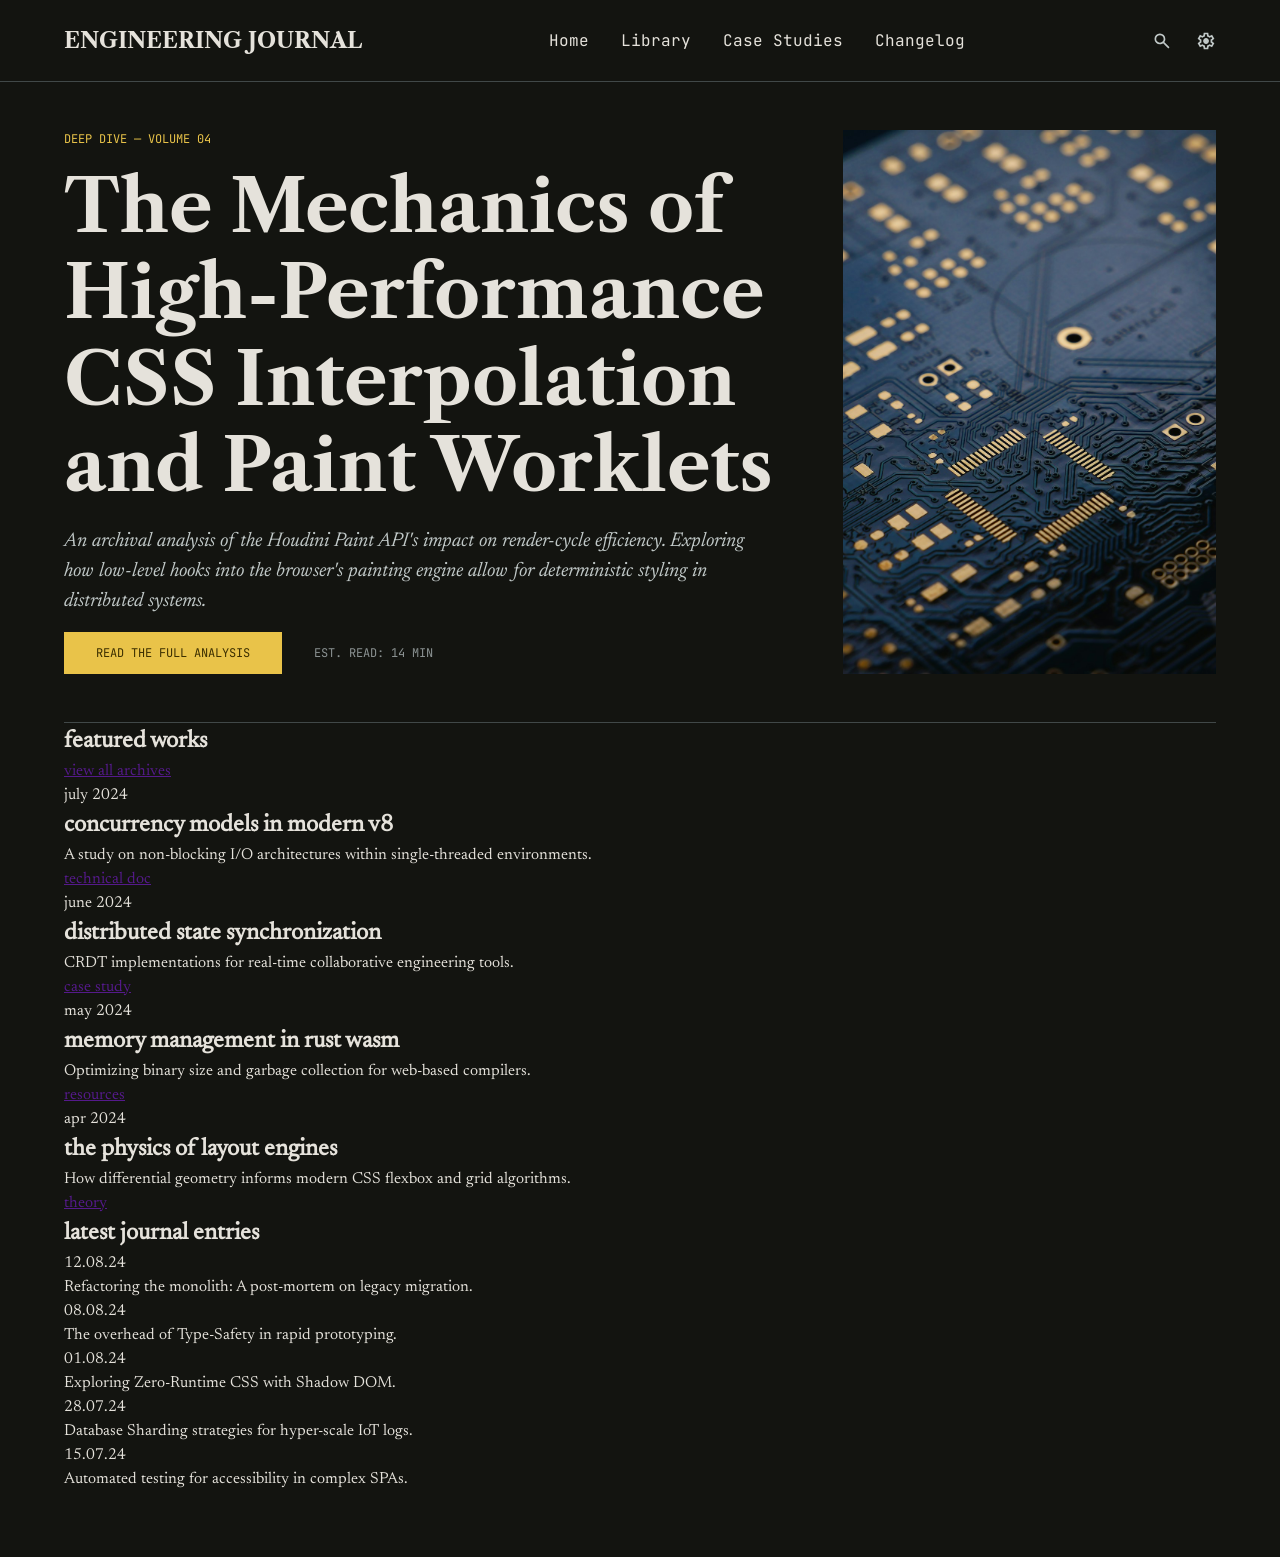
==== index.html @ 053a5593 "Add journal entries markup" ====
<!DOCTYPE html>
<html lang="en">

<head>
    <meta charset="UTF-8">
    <meta name="viewport" content="width=device-width, initial-scale=1.0">
    <title>Engineering Journal</title>
    <link rel="stylesheet" href="css/styles.css">
    <script src="js/main.js" defer></script>
</head>

<body>
    <nav class="nav" aria-label="Primary navigation">
        <a href="#" class="nav__brand">engineering journal</a>
        <button id="navToggle" class="nav__toggle" aria-expanded="false" aria-controls="navMenu"
            aria-label="Open navigation menu">
            <svg viewBox="0 0 100 100" aria-hidden="true">
                <rect class="line top" width="80" height="10" x="10" y="25" rx="5">
                </rect>
                <rect class="line middle" width="80" height="10" x="10" y="45" rx="5">
                </rect>
                <rect class="line bottom" width="80" height="10" x="10" y="65" rx="5">
                </rect>
            </svg>
        </button>
        <div id="navMenu" class="nav__body" aria-hidden="true">
            <ul class="nav__list">
                <li class="nav__item"><a href="" class="nav__link">home</a></li>
                <li class="nav__item"><a href="" class="nav__link">library</a></li>
                <li class="nav__item"><a href="" class="nav__link">case studies</a></li>
                <li class="nav__item"><a href="" class="nav__link">changelog</a></li>
            </ul>
            <div class="nav__icons">
                <button class="nav__icon nav__icon--search" aria-label="Search">
                    <svg xmlns="http://www.w3.org/2000/svg" viewBox="0 -960 960 960" aria-hidden="true">
                        <path
                            d="M784-120 532-372q-30 24-69 38t-83 14q-109 0-184.5-75.5T120-580q0-109 75.5-184.5T380-840q109 0 184.5 75.5T640-580q0 44-14 83t-38 69l252 252-56 56ZM380-400q75 0 127.5-52.5T560-580q0-75-52.5-127.5T380-760q-75 0-127.5 52.5T200-580q0 75 52.5 127.5T380-400Z" />
                    </svg>
                </button>
                <button class="nav__icon nav__icon--settings" aria-label="Settings">
                    <svg xmlns="http://www.w3.org/2000/svg" viewBox="0 -960 960 960" aria-hidden="true">
                        <path
                            d="m370-80-16-128q-13-5-24.5-12T307-235l-119 50L78-375l103-78q-1-7-1-13.5v-27q0-6.5 1-13.5L78-585l110-190 119 50q11-8 23-15t24-12l16-128h220l16 128q13 5 24.5 12t22.5 15l119-50 110 190-103 78q1 7 1 13.5v27q0 6.5-2 13.5l103 78-110 190-118-50q-11 8-23 15t-24 12L590-80H370Zm70-80h79l14-106q31-8 57.5-23.5T639-327l99 41 39-68-86-65q5-14 7-29.5t2-31.5q0-16-2-31.5t-7-29.5l86-65-39-68-99 42q-22-23-48.5-38.5T533-694l-13-106h-79l-14 106q-31 8-57.5 23.5T321-633l-99-41-39 68 86 64q-5 15-7 30t-2 32q0 16 2 31t7 30l-86 65 39 68 99-42q22 23 48.5 38.5T427-266l13 106Zm42-180q58 0 99-41t41-99q0-58-41-99t-99-41q-59 0-99.5 41T342-480q0 58 40.5 99t99.5 41Zm-2-140Z" />
                    </svg>
                </button>
            </div>
        </div>
    </nav>
    <main class="content">
        <div class="hero">
            <div class="hero__content">
                <p class="hero__eyebrow">deep dive — volume 04</p>
                <p class="hero__heading">The Mechanics of
                    High-Performance
                    CSS Interpolation
                    and Paint Worklets</p>
                <p class="hero__quote">An archival analysis of the Houdini Paint API's impact on render-cycle
                    efficiency. Exploring
                    how low-level hooks into the browser's painting engine allow for deterministic styling in
                    distributed systems.</p>
                <div class="hero__callout">
                    <button class="hero__callout-btn">read the full analysis</button>
                    <p class="hero__callout-text">est. read: 14 min</p>
                </div>
            </div>
            <div class="hero__image-container">
                <img src="/assets/images/circuit-board.jpg" class="hero__image" alt="Circuit Board">
            </div>
        </div>

        <div class="main-content">
            <div class="main-content__intro">
                <h2 class="main-content__intro-heading">featured works</h2>
                <a href="" class="main-content__intro-link">view all archives</a>
            </div>
            <div class="main-content__cards">
                <div class="main-content__card">
                    <p class="main-content__card-date">july 2024</p>
                    <h2 class="main-content__card-heading">concurrency models in modern v8</h2>
                    <p class="main-content__card-description">A study on non-blocking I/O architectures
                        within single-threaded environments.</p>
                    <a href="" class="main-content__card-link">technical doc</a>
                </div>
                <div class="main-content__card">
                    <p class="main-content__card-date">june 2024</p>
                    <h2 class="main-content__card-heading">distributed state synchronization</h2>
                    <p class="main-content__card-description">CRDT implementations for real-time
                        collaborative engineering tools.</p>
                    <a href="" class="main-content__card-link">case study</a>
                </div>
                <div class="main-content__card">
                    <p class="main-content__card-date">may 2024</p>
                    <h2 class="main-content__card-heading">memory management in rust <span>wasm</span></h2>
                    <p class="main-content__card-description">Optimizing binary size and garbage
                        collection for web-based compilers.</p>
                    <a href="" class="main-content__card-link">resources</a>
                </div>
                <div class="main-content__card">
                    <p class="main-content__card-date">apr 2024</p>
                    <h2 class="main-content__card-heading">the physics of layout engines</h2>
                    <p class="main-content__card-description">How differential geometry informs modern
                        CSS flexbox and grid algorithms.</p>
                    <a href="" class="main-content__card-link">theory</a>
                </div>
            </div>
            <div class="main-content__journal-intro">
                <h2 class="main-content__journal-heading">latest journal entries</h2>
            </div>
            <div class="main-content__aside">
                <div class="main-content__journal-entries">
                    <div class="journal-entry">
                        <p class="journal-entry__date">12.08.24</p>
                        <p class="journal-entry__text">Refactoring the monolith: A post-mortem on legacy
                            migration.</p>
                    </div>
                    <div class="journal-entry">
                        <p class="journal-entry__date">08.08.24</p>
                        <p class="journal-entry__text">The overhead of Type-Safety in rapid prototyping.</p>
                    </div>
                    <div class="journal-entry">
                        <p class="journal-entry__date">01.08.24</p>
                        <p class="journal-entry__text">Exploring Zero-Runtime CSS with Shadow DOM.</p>
                    </div>
                    <div class="journal-entry">
                        <p class="journal-entry__date">28.07.24</p>
                        <p class="journal-entry__text">Database Sharding strategies for hyper-scale IoT
                            logs.</p>
                    </div>
                    <div class="journal-entry">
                        <p class="journal-entry__date">15.07.24</p>
                        <p class="journal-entry__text">Automated testing for accessibility in complex
                            SPAs.</p>
                    </div>
                </div>
            </div>
        </div>
    </main>
</body>

</html>
---- css/styles.css ----
@font-face {
  font-family: "JetBrains Mono";
  src:
    url("../assets/fonts/jetbrains-mono/JetBrainsMono-Regular.woff2")
      format("woff2"),
    url("../assets/fonts/jetbrains-mono/JetBrainsMono-Regular.woff")
      format("woff");
  font-weight: normal;
  font-style: normal;
  font-display: swap;
}

@font-face {
  font-family: "Libre Caslon Text";
  src:
    url("../assets/fonts/libre-caslon/LibreCaslonText-Bold.woff2")
      format("woff2"),
    url("../assets/fonts/libre-caslon/LibreCaslonText-Bold.woff") format("woff");
  font-weight: bold;
  font-style: normal;
  font-display: swap;
}

@font-face {
  font-family: "Libre Caslon Text";
  src:
    url("../assets/fonts/libre-caslon/LibreCaslonText-Italic.woff2")
      format("woff2"),
    url("../assets/fonts/libre-caslon/LibreCaslonText-Italic.woff")
      format("woff");
  font-weight: normal;
  font-style: italic;
  font-display: swap;
}

@font-face {
  font-family: "Libre Caslon Text";
  src:
    url("../assets/fonts/libre-caslon/LibreCaslonText-Regular.woff2")
      format("woff2"),
    url("../assets/fonts/libre-caslon/LibreCaslonText-Regular.woff")
      format("woff");
  font-weight: normal;
  font-style: normal;
  font-display: swap;
}

@font-face {
  font-family: "Newsreader 16pt";
  src:
    url("../assets/fonts/newsreader/Newsreader16pt-Regular.woff2")
      format("woff2"),
    url("../assets/fonts/newsreader/Newsreader16pt-Regular.woff") format("woff");
  font-weight: normal;
  font-style: normal;
  font-display: swap;
}

@font-face {
  font-family: "Newsreader 16pt";
  src:
    url("../assets/fonts/newsreader/Newsreader16pt-Italic.woff2")
      format("woff2"),
    url("../assets/fonts/newsreader/Newsreader16pt-Italic.woff") format("woff");
  font-weight: normal;
  font-style: italic;
  font-display: swap;
}

:root {
  /* Colors */
  --color-primary-300: #20201c;
  --color-primary-400: #1c1c18;
  --color-primary-500: #131410;
  --color-primary-600: #0e0e0b;
  --color-secondary-200: #e5e2db;
  --color-secondary-300: #c0c8c7;
  --color-secondary-400: #a7cecd;
  --color-secondary-500: #8b9292;
  --color-secondary-600: #8e8d8c;
  --color-secondary-700: #6b7280;
  --color-secondary-800: #414848;
  --color-accent-500: #e9c349;
  --color-accent-900: #3c2f00;
  --color-accent-hover: #cba93e;

  /* Typography */
  --font-family-body: "Newsreader 16pt", serif;
  --font-family-heading: "Libre Caslon Text", serif;
  --font-family-mono: "JetBrains Mono", monospace;

  --font-size-2xs: 0.625rem; /* 10px */
  --font-size-xs: 0.75rem; /* 12px */
  --font-size-sm: 0.8125rem; /* 13px */
  --font-size-md: 0.875rem; /* 14px */
  --font-size-base: 1rem; /* 16px */
  --font-size-lg: 1.125rem; /* 18px */
  --font-size-xl: 1.25rem; /* 20px */
  --font-size-2xl: 1.375rem; /* 22px */
  --font-size-3xl: 1.5rem; /* 24px */
  --font-size-4xl: 1.75rem; /* 28px */
  --font-size-5xl: 1.875rem; /* 30px */
  --font-size-6xl: 2rem; /* 32px */
  --font-size-7xl: 2.5rem; /* 40px */
  --font-size-8xl: 2.625rem; /* 42px */
  --font-size-9xl: 4.5rem; /* 72px */
}

/* Base font size */
html {
  font-size: 16px;
}

/* CSS Reset */
*,
*::before,
*::after {
  box-sizing: border-box;
}
* {
  margin: 0;
  padding: 0;
}
@media (prefers-reduced-motion: no-preference) {
  html {
    interpolate-size: allow-keywords;
  }
}
body {
  line-height: 1.5;
  -webkit-font-smoothing: antialiased;
}
img,
picture,
video,
canvas,
svg {
  display: block;
  max-width: 100%;
}
input,
button,
textarea,
select {
  font: inherit;
}
p,
h1,
h2,
h3,
h4,
h5,
h6 {
  overflow-wrap: break-word;
}
p {
  text-wrap: pretty;
}
h1,
h2,
h3,
h4,
h5,
h6 {
  text-wrap: balance;
}

html,
body {
  height: 100%;
}

body {
  background-color: var(--color-primary-300);
  color: var(--color-secondary-200);
  font-family: var(--font-family-body);
}

/* Nav */

.nav {
  display: flex;
  align-items: center;
  justify-content: space-between;
  background-color: var(--color-primary-500);
  padding: 24px;
  border-bottom: 1px solid var(--color-secondary-800);
  position: relative;
}

.nav__brand {
  font-size: clamp(
    var(--font-size-lg),
    calc(var(--font-size-lg) + 4 * ((100vw - 320px) / 580)),
    var(--font-size-2xl)
  );
  font-family: var(--font-family-heading);
  text-decoration: none;
  text-transform: uppercase;
  color: var(--color-secondary-200);
  font-weight: bold;
}

.nav__toggle {
  background-color: var(--color-primary-500);
  color: var(--color-secondary-200);
  border: none;
  padding: 4px 6px;
  cursor: pointer;
}

.nav__toggle:hover {
  color: var(--color-accent-500);
}

.nav__toggle svg {
  width: 24px;
  fill: currentColor;
}

.nav__list {
  list-style: none;
  font-family: var(--font-family-mono);
  display: flex;
  flex-direction: column;
  gap: 24px;
}

.nav__link {
  font-size: var(--font-size-3xl);
  text-decoration: none;
  color: inherit;
  text-transform: capitalize;
}

.nav__item {
  padding: 0 26px;
  position: relative;
}

.nav__item:hover {
  color: var(--color-accent-500);
}

.nav__item:hover::before {
  content: "";
  position: absolute;
  inset: 0;
  width: 2px;
  background-color: var(--color-accent-500);
}

.nav__icon {
  background-color: transparent;
  color: var(--color-secondary-300);
  border: none;
  cursor: pointer;
  flex-shrink: 0;
}

.nav__icon:hover {
  color: var(--color-accent-500);
}

.nav__icons {
  display: flex;
  margin-left: 24px;
  gap: 24px;
}

.nav__icon svg {
  width: 24px;
  fill: currentColor;
}

.nav__body {
  display: none;
  flex-direction: column;
  gap: 32px;
  position: absolute;
  background-color: var(--color-primary-500);
  bottom: -333px;
  left: 0;
  right: 0;
  padding: 30px 24px;
}

/* Hamburger toggle */
.nav__body.is-open {
  display: flex;
}

.nav__toggle.is-open .top {
  y: 45;
  rotate: 45deg;
}

.nav__toggle.is-open .middle {
  opacity: 0;
}

.nav__toggle.is-open .bottom {
  y: 45;
  rotate: -45deg;
}

.line {
  transform-origin: center;
}

/* Main */
.content {
  background-color: var(--color-primary-500);
  padding: 48px 24px 66px;
}

/* Hero */
.hero {
  display: grid;
  grid-template-columns: 2fr 1fr;
  padding: 0 0 48px 0;
  gap: 32px;
  border-bottom: 1px solid var(--color-secondary-800);
}

.hero > * {
  grid-column: 1 / -1;
}

.hero__eyebrow {
  font-family: var(--font-family-mono);
  font-size: var(--font-size-xs);
  text-transform: uppercase;
  color: var(--color-accent-500);
}

.hero__heading {
  font-size: clamp(
    var(--font-size-6xl),
    calc(var(--font-size-6xl) + 40 * ((100vw - 320px) / 580)),
    var(--font-size-9xl)
  );
  font-family: var(--font-family-heading);
  line-height: 1.2;
  font-weight: 600;
}

.hero__quote {
  font-size: var(--font-size-lg);
  font-style: italic;
  color: var(--color-secondary-300);
}

.hero__callout {
  display: flex;
  align-items: center;
  gap: 32px;
}

.hero__callout-btn {
  font-size: var(--font-size-xs);
  font-family: var(--font-family-mono);
  background-color: var(--color-accent-500);
  border: 0;
  text-transform: uppercase;
  color: var(--color-accent-900);
  padding: 12px 32px;
}

.hero__callout-text {
  font-size: var(--font-size-xs);
  font-family: var(--font-family-mono);
  color: var(--color-secondary-500);
  text-transform: uppercase;
}

.hero__content {
  display: flex;
  flex-direction: column;
  gap: 16px;
}

.hero__image {
  object-fit: cover;
  height: 100%;
}

@media (min-width: 900px) {
  /* Nav */
  .nav {
    justify-content: stretch;
    padding-inline: 64px;
  }

  .nav__toggle {
    display: none;
  }

  .nav__body {
    display: flex;
    position: static;
    flex-direction: row;
    padding: 0;
    flex: 1;
    gap: 0;
  }

  .nav__list {
    flex-direction: row;
    margin-inline: auto;
    gap: 32px;
  }

  .nav__link {
    font-size: var(--font-size-base);
  }

  .nav__item {
    padding: 0;
  }

  .nav__item:hover::before {
    top: auto;
    width: 100%;
    height: 2px;
  }

  .nav__icons {
    margin: 0;
  }

  .nav__icon svg {
    width: 20px;
  }

  /* Main */
  .content {
    padding-inline: 64px;
  }
}

@media (min-width: 1250px) {
  /* Hero */
  .hero__quote {
    font-size: var(--font-size-xl);
  }

  .hero__content {
    grid-column: 1 / 2;
  }

  .hero__image-container {
    grid-column: 2;
  }
}
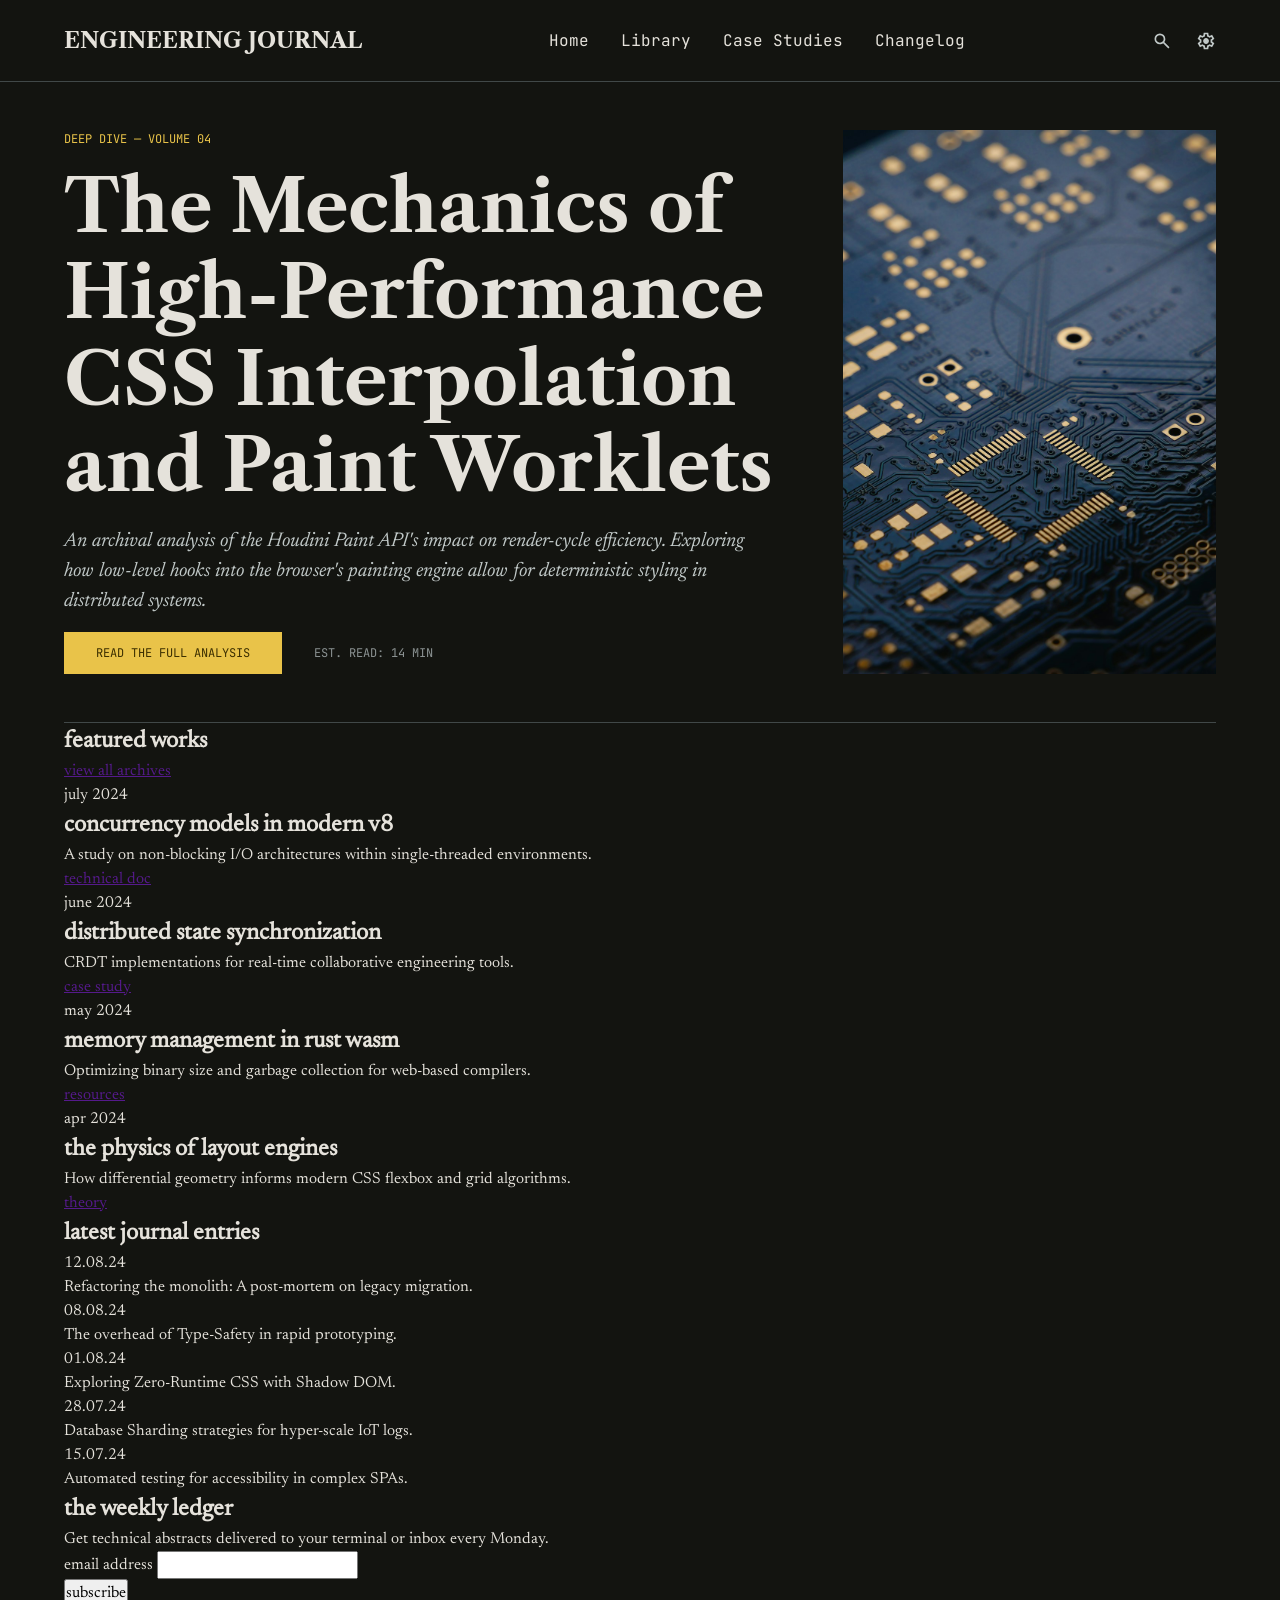
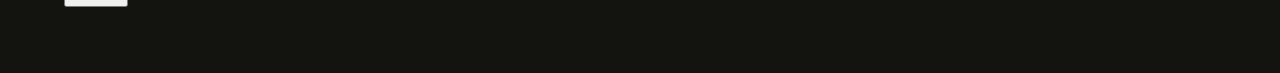
==== commit 48a17844: "Add subscription box markup" ====
--- a/index.html
+++ b/index.html
@@ -132,6 +132,20 @@
                             SPAs.</p>
                     </div>
                 </div>
+                <div class="main-content__subscription-box">
+                    <h2 class="main-content__subscription-heading">the weekly ledger</h2>
+                    <p class="main-content__subscription-description">Get technical abstracts delivered to your terminal
+                        or
+                        inbox every Monday.</p>
+                    <form class="main-content__subscription-form">
+                        <div class="main-content__subscription-field-group">
+                            <label for="subscription-email" class="main-content__subscription-label">email
+                                address</label>
+                            <input id="subscription-email" type="email" class="main-content__subscription-field">
+                        </div>
+                        <button class="main-content__subscription-button">subscribe</button>
+                    </form>
+                </div>
             </div>
         </div>
     </main>
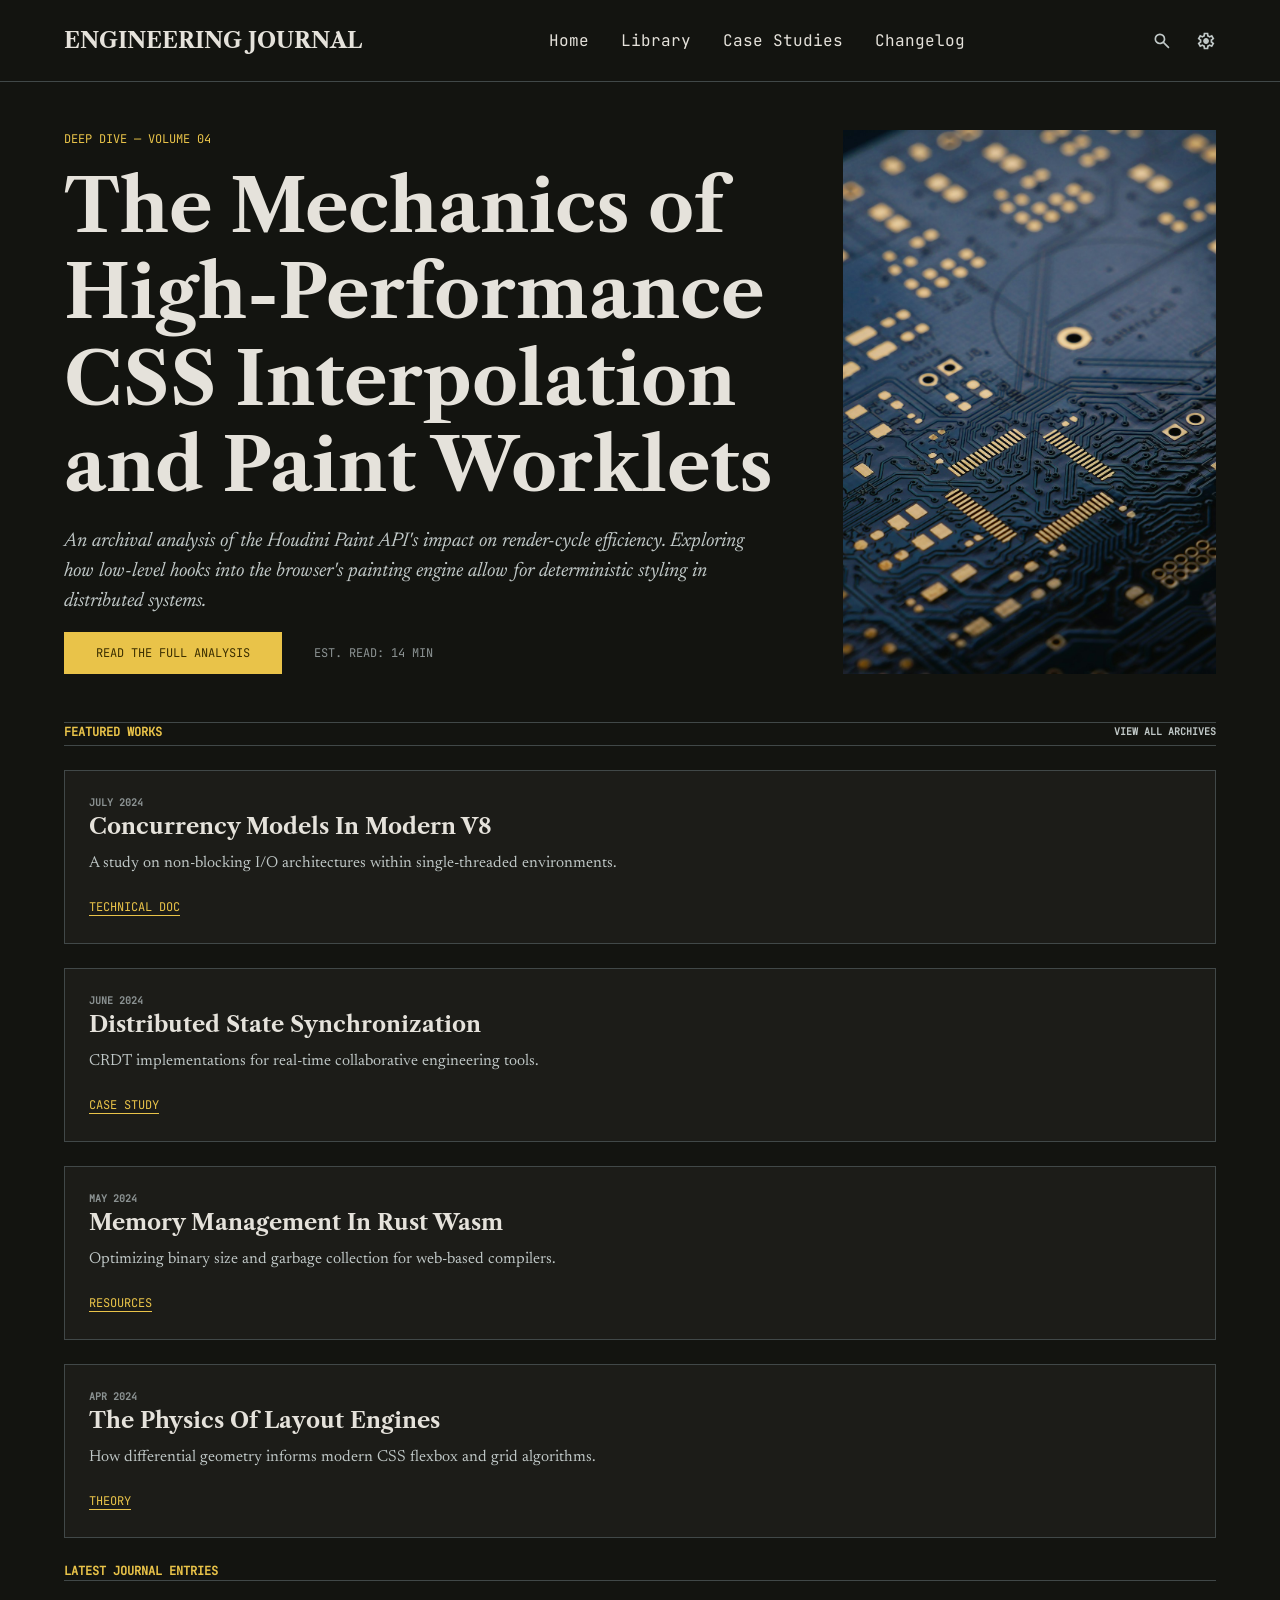
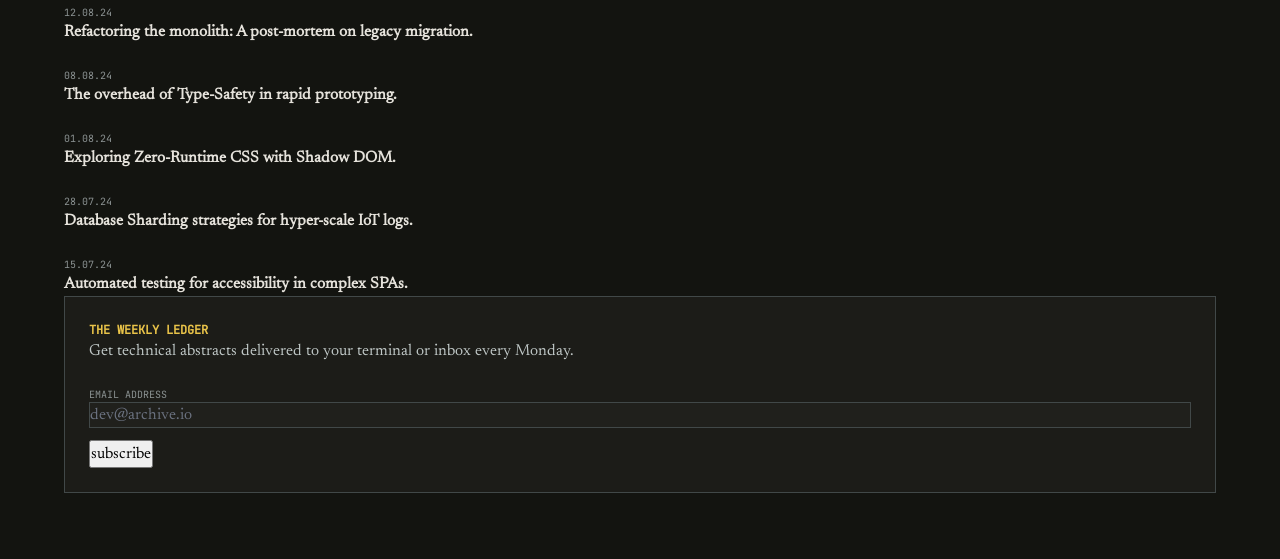
==== commit 8c8329fd: "Add color to .main-content__subscription-field placeholder text" ====
--- a/index.html
+++ b/index.html
@@ -141,7 +141,8 @@
                         <div class="main-content__subscription-field-group">
                             <label for="subscription-email" class="main-content__subscription-label">email
                                 address</label>
-                            <input id="subscription-email" type="email" class="main-content__subscription-field">
+                            <input id="subscription-email" type="email" class="main-content__subscription-field"
+                                placeholder="dev@archive.io">
                         </div>
                         <button class="main-content__subscription-button">subscribe</button>
                     </form>
--- a/css/styles.css
+++ b/css/styles.css
@@ -385,6 +385,158 @@
   height: 100%;
 }
 
+/* Main Content */
+.main-content {
+  display: grid;
+  grid-template-columns: 2fr 1fr;
+  gap: 24px;
+}
+
+.main-content > * {
+  grid-column: 1 / -1;
+}
+
+.main-content__intro {
+  font-family: var(--font-family-mono);
+  border-bottom: 1px solid var(--color-secondary-800);
+  display: flex;
+  justify-content: space-between;
+  align-items: center;
+  padding-bottom: 4px;
+}
+
+.main-content__intro-heading {
+  font-size: var(--font-size-xs);
+  text-transform: uppercase;
+  color: var(--color-accent-500);
+}
+
+.main-content__intro-link {
+  font-size: var(--font-size-2xs);
+  text-transform: uppercase;
+  color: var(--color-secondary-300);
+  text-decoration: none;
+  font-weight: 600;
+}
+
+/* Main Content Cards */
+.main-content__cards {
+  display: grid;
+  grid-template-columns: 1fr 1fr;
+  gap: 24px;
+}
+
+.main-content__cards > * {
+  grid-column: 1 / -1;
+}
+
+.main-content__card {
+  border: 1px solid var(--color-secondary-800);
+  padding: 24px;
+  background-color: var(--color-primary-400);
+}
+
+.main-content__card-date {
+  font-family: var(--font-family-mono);
+  font-size: var(--font-size-2xs);
+  text-transform: uppercase;
+  color: var(--color-secondary-500);
+  font-weight: 600;
+}
+
+.main-content__card-heading {
+  font-family: var(--font-family-heading);
+  font-size: var(--font-size-2xl);
+  text-transform: capitalize;
+  color: var(--color-secondary-200);
+  margin-bottom: 8px;
+}
+
+.main-content__card-description {
+  font-size: var(--font-size-base);
+  color: var(--color-secondary-300);
+  margin-bottom: 20px;
+}
+
+.main-content__card-link {
+  font-family: var(--font-family-mono);
+  font-size: var(--font-size-xs);
+  color: var(--color-accent-500);
+  text-transform: uppercase;
+  text-underline-offset: 4px;
+}
+
+/* Aside */
+.main-content__journal-entries {
+  display: flex;
+  flex-direction: column;
+  gap: 24px;
+}
+
+.main-content__journal-intro {
+  border-bottom: 1px solid var(--color-secondary-800);
+}
+
+.main-content__journal-heading {
+  font-family: var(--font-family-mono);
+  font-size: var(--font-size-xs);
+  text-transform: uppercase;
+  color: var(--color-accent-500);
+}
+
+.journal-entry__date {
+  font-family: var(--font-family-mono);
+  font-size: var(--font-size-2xs);
+  color: var(--color-secondary-500);
+}
+
+.journal-entry__text {
+  color: var(--color-secondary-200);
+  font-weight: 600;
+}
+
+.main-content__subscription-box {
+  background-color: var(--color-primary-400);
+  border: 1px solid var(--color-secondary-800);
+  padding: 24px;
+  display: flex;
+  flex-direction: column;
+}
+
+.main-content__subscription-field-group {
+  display: flex;
+  flex-direction: column;
+  margin-bottom: 12px;
+}
+
+.main-content__subscription-heading {
+  font-family: var(--font-family-mono);
+  font-size: var(--font-size-xs);
+  text-transform: uppercase;
+  color: var(--color-accent-500);
+}
+
+.main-content__subscription-description {
+  margin-bottom: 24px;
+  color: var(--color-secondary-300);
+}
+
+.main-content__subscription-label {
+  font-family: var(--font-family-mono);
+  font-size: var(--font-size-2xs);
+  text-transform: uppercase;
+  color: var(--color-secondary-500);
+}
+
+.main-content__subscription-field {
+  background-color: var(--color-primary-300);
+  border: 1px solid var(--color-secondary-800);
+}
+
+.main-content__subscription-field::placeholder {
+  color: var(--color-secondary-700);
+}
+
 @media (min-width: 900px) {
   /* Nav */
   .nav {
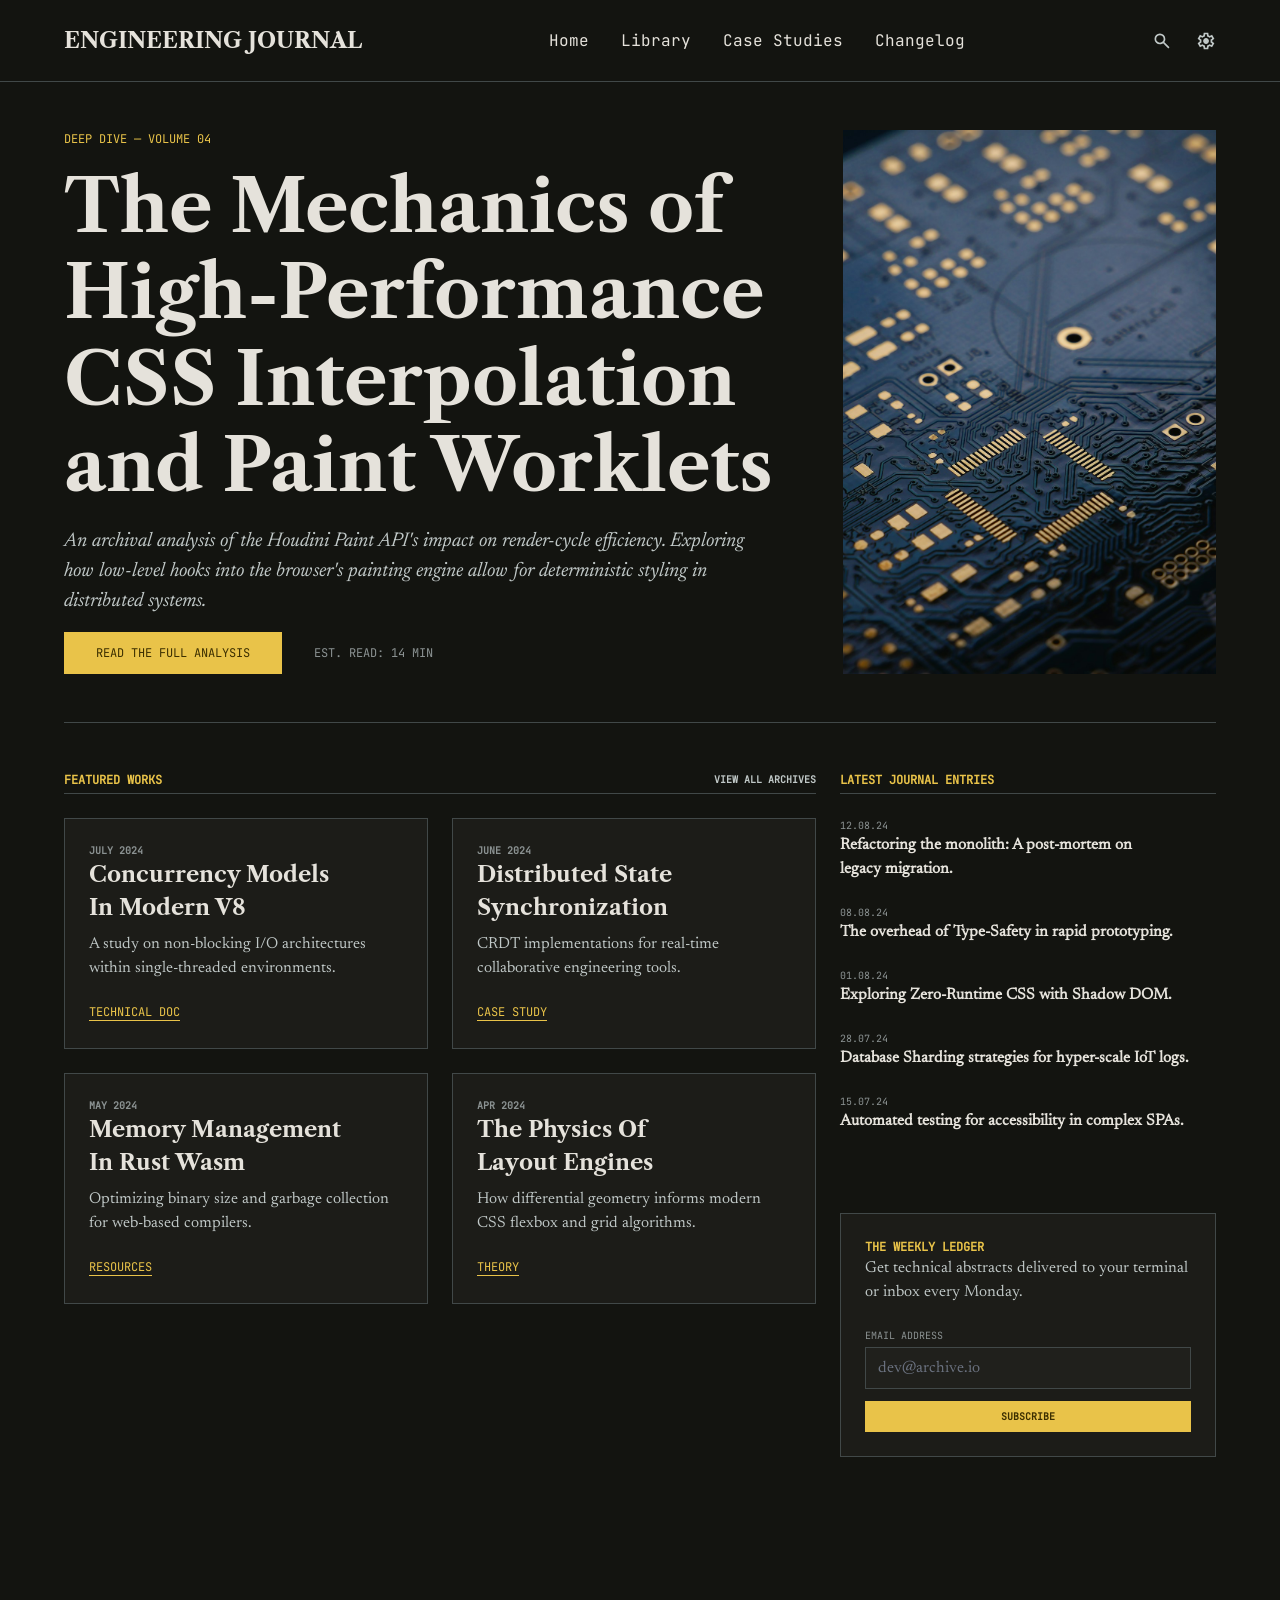
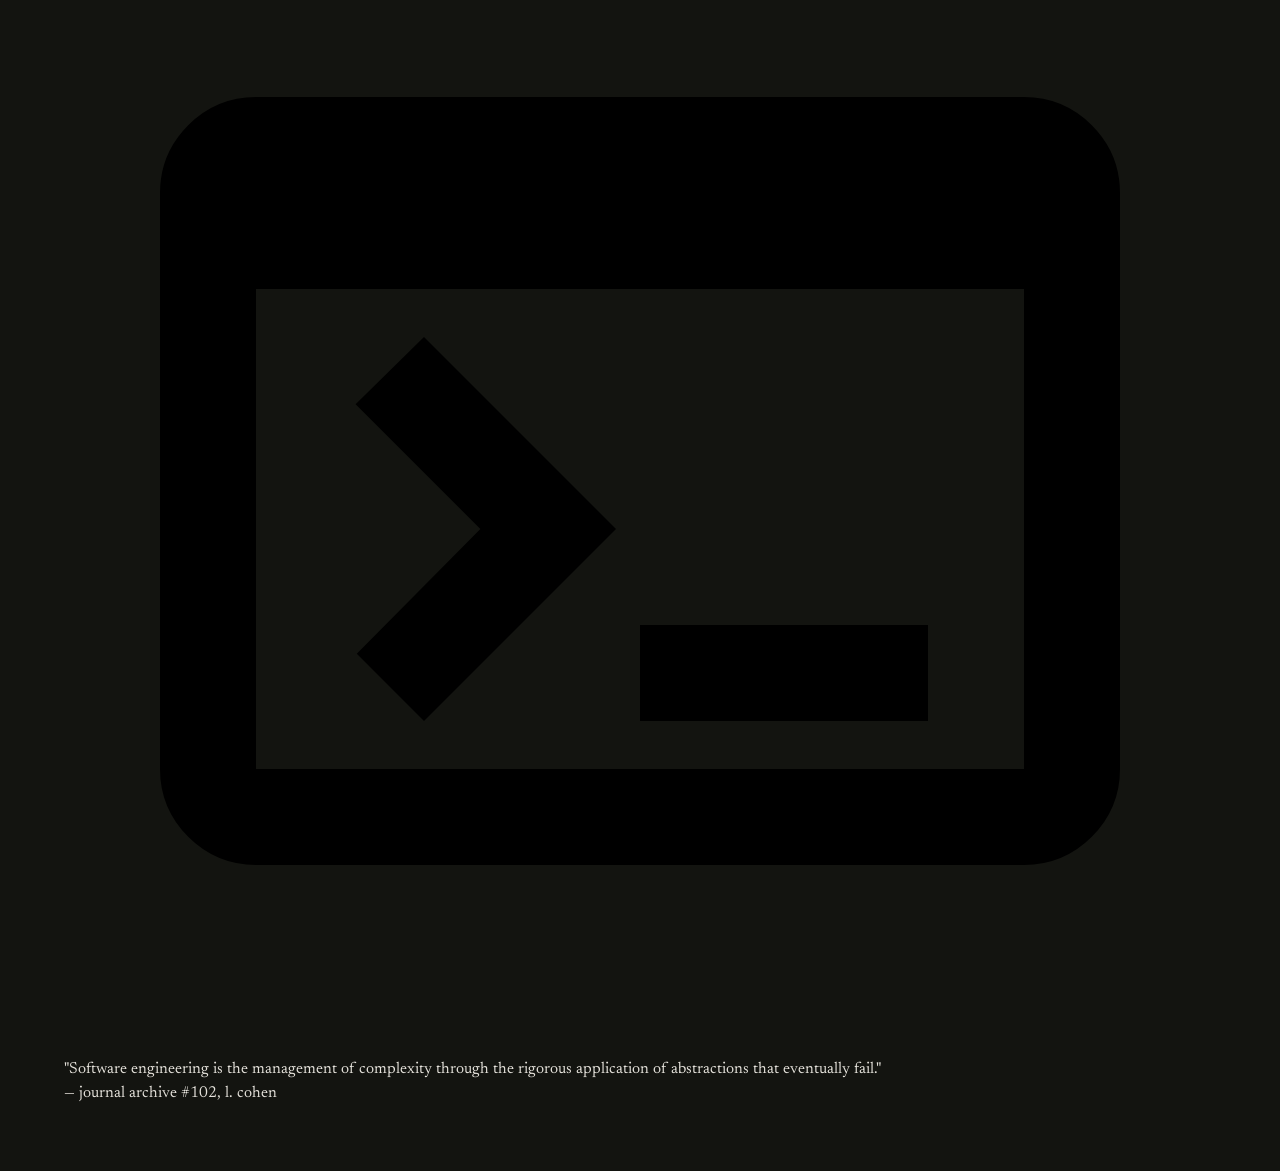
==== commit d4af5618: "Add markup for quote section" ====
--- a/index.html
+++ b/index.html
@@ -149,6 +149,17 @@
                 </div>
             </div>
         </div>
+
+        <div class="quote">
+            <svg viewBox="0 -960 960 960" class="quote__icon">
+                <path
+                    d="M160-160q-33 0-56.5-23.5T80-240v-480q0-33 23.5-56.5T160-800h640q33 0 56.5 23.5T880-720v480q0 33-23.5 56.5T800-160H160Zm0-80h640v-400H160v400Zm140-40-56-56 103-104-104-104 57-56 160 160-160 160Zm180 0v-80h240v80H480Z" />
+            </svg>
+            <blockquote class="quote__blockquote">"Software engineering is the management of
+                complexity through the rigorous application of
+                abstractions that eventually fail."</blockquote>
+            <p class="quote__cite">— journal archive #102, l. cohen</p>
+        </div>
     </main>
 </body>
 
--- a/css/styles.css
+++ b/css/styles.css
@@ -312,6 +312,9 @@
 .content {
   background-color: var(--color-primary-500);
   padding: 48px 24px 66px;
+  display: flex;
+  flex-direction: column;
+  gap: 48px;
 }
 
 /* Hero */
@@ -467,6 +470,12 @@
 }
 
 /* Aside */
+.main-content__aside {
+  display: flex;
+  flex-direction: column;
+  gap: 24px;
+}
+
 .main-content__journal-entries {
   display: flex;
   flex-direction: column;
@@ -503,10 +512,16 @@
   flex-direction: column;
 }
 
+.main-content__subscription-form {
+  display: flex;
+  flex-direction: column;
+}
+
 .main-content__subscription-field-group {
   display: flex;
   flex-direction: column;
   margin-bottom: 12px;
+  gap: 4px;
 }
 
 .main-content__subscription-heading {
@@ -531,10 +546,25 @@
 .main-content__subscription-field {
   background-color: var(--color-primary-300);
   border: 1px solid var(--color-secondary-800);
+  padding: 8px 12px;
+  color: #fff;
 }
 
 .main-content__subscription-field::placeholder {
   color: var(--color-secondary-700);
+}
+
+.main-content__subscription-button {
+  font-family: var(--font-family-mono);
+  font-size: var(--font-size-2xs);
+  color: var(--color-accent-900);
+  text-transform: uppercase;
+  background-color: var(--color-accent-500);
+  border: none;
+  padding: 8px;
+  text-align: center;
+  cursor: pointer;
+  font-weight: 600;
 }
 
 @media (min-width: 900px) {
@@ -604,4 +634,44 @@
   .hero__image-container {
     grid-column: 2;
   }
-}
+
+  /* Main */
+  .main-content__intro {
+    grid-column: 1 / 2;
+    grid-row: 1;
+  }
+
+  .main-content__journal-intro {
+    grid-column: 2;
+    grid-row: 1;
+  }
+
+  /* Cards */
+  .main-content__cards {
+    grid-column: 1 / 2;
+    align-self: start;
+  }
+
+  .main-content__card:nth-child(1) {
+    grid-column: 1;
+  }
+
+  .main-content__card:nth-child(2) {
+    grid-column: 2;
+  }
+
+  .main-content__card:nth-child(3) {
+    grid-column: 1;
+    grid-row: 2;
+  }
+
+  .main-content__card:nth-child(4) {
+    grid-column: 2;
+    grid-row: 2;
+  }
+
+  .main-content__aside {
+    gap: 80px;
+    grid-column: 2;
+  }
+}
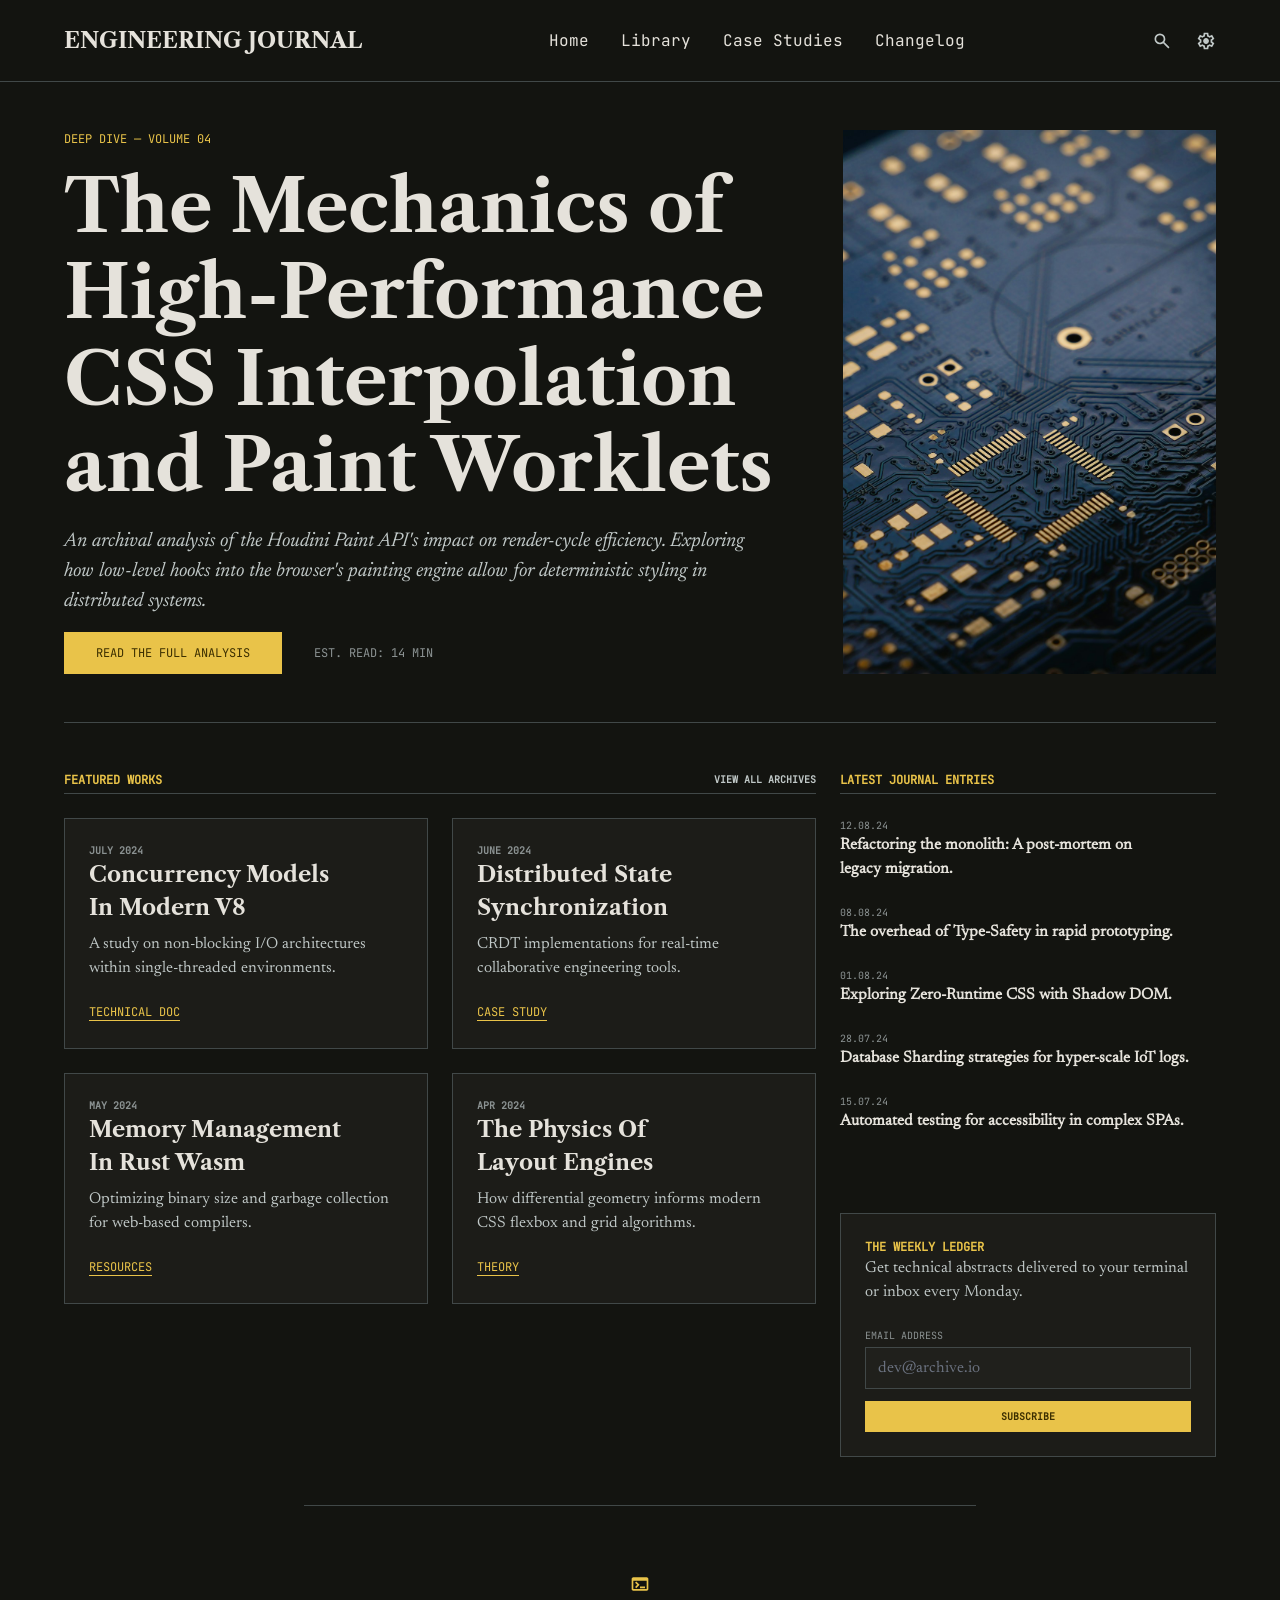
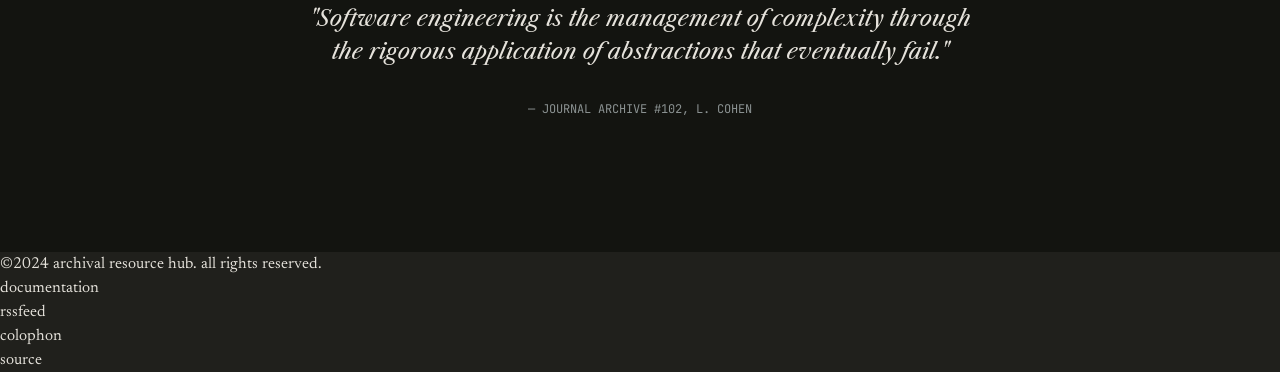
==== commit 1a30b476: "Add markup for footer" ====
--- a/index.html
+++ b/index.html
@@ -155,12 +155,24 @@
                 <path
                     d="M160-160q-33 0-56.5-23.5T80-240v-480q0-33 23.5-56.5T160-800h640q33 0 56.5 23.5T880-720v480q0 33-23.5 56.5T800-160H160Zm0-80h640v-400H160v400Zm140-40-56-56 103-104-104-104 57-56 160 160-160 160Zm180 0v-80h240v80H480Z" />
             </svg>
-            <blockquote class="quote__blockquote">"Software engineering is the management of
+            <blockquote class="quote__text">"Software engineering is the management of
                 complexity through the rigorous application of
                 abstractions that eventually fail."</blockquote>
             <p class="quote__cite">— journal archive #102, l. cohen</p>
         </div>
     </main>
+    <footer class="footer">
+        <div class="footer__copyright-notice">
+            <p class="footer__copyright-text"><span class="footer__copyright-icon">&copy;</span>2024 archival resource
+                hub. all rights reserved.</p>
+        </div>
+        <ul class="footer__links">
+            <li class="footer__link">documentation</li>
+            <li class="footer__link"><span>rss</span>feed</li>
+            <li class="footer__link">colophon</li>
+            <li class="footer__link">source</li>
+        </ul>
+    </footer>
 </body>
 
 </html>
--- a/css/styles.css
+++ b/css/styles.css
@@ -567,6 +567,38 @@
   font-weight: 600;
 }
 
+/* Quote Section */
+.quote {
+  display: flex;
+  flex-direction: column;
+  align-items: center;
+  text-align: center;
+  border-top: 1px solid var(--color-secondary-800);
+  padding: 68px 0;
+  max-width: 672px;
+  align-self: center;
+}
+
+.quote__icon {
+  width: 20px;
+  fill: var(--color-accent-500);
+  margin-bottom: 8px;
+}
+
+.quote__text {
+  font-size: var(--font-size-2xl);
+  font-family: var(--font-family-heading);
+  font-style: italic;
+  margin-bottom: 32px;
+}
+
+.quote__cite {
+  font-size: var(--font-size-xs);
+  font-family: var(--font-family-mono);
+  color: var(--color-secondary-500);
+  text-transform: uppercase;
+}
+
 @media (min-width: 900px) {
   /* Nav */
   .nav {
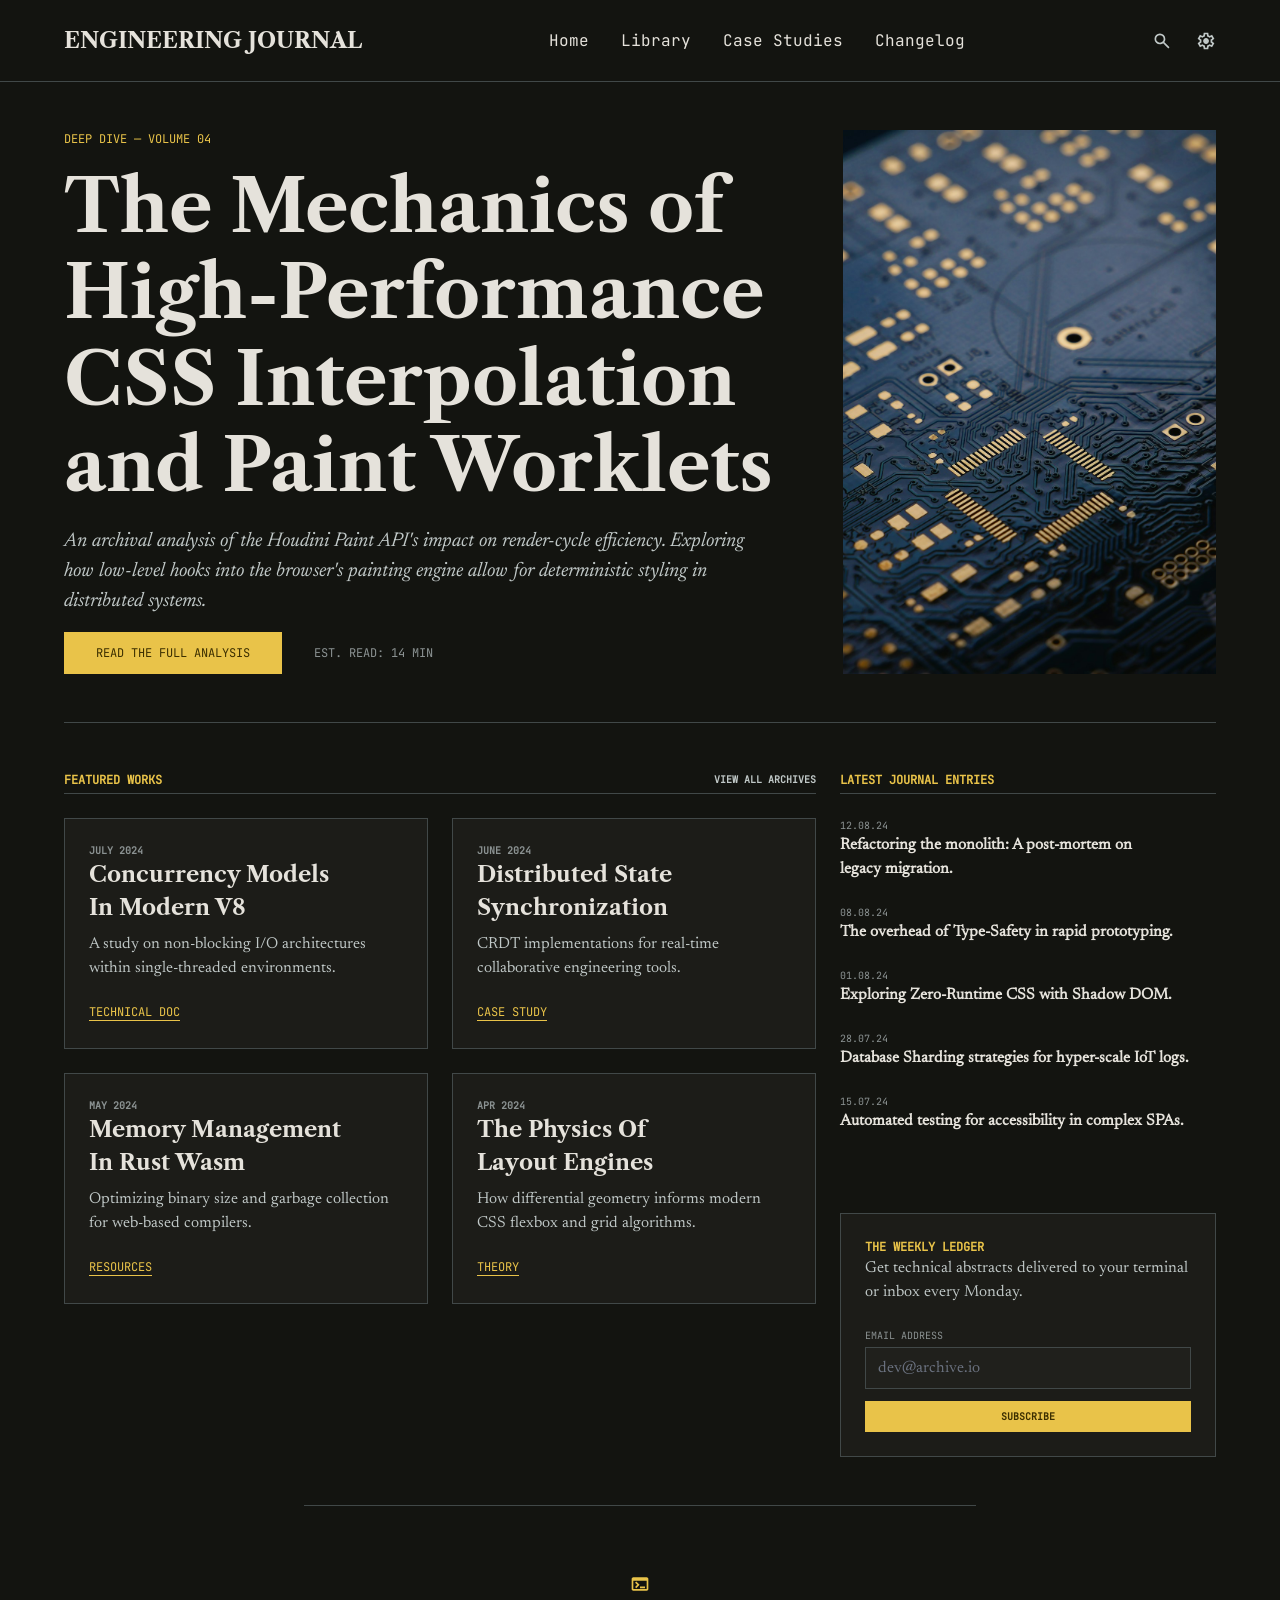
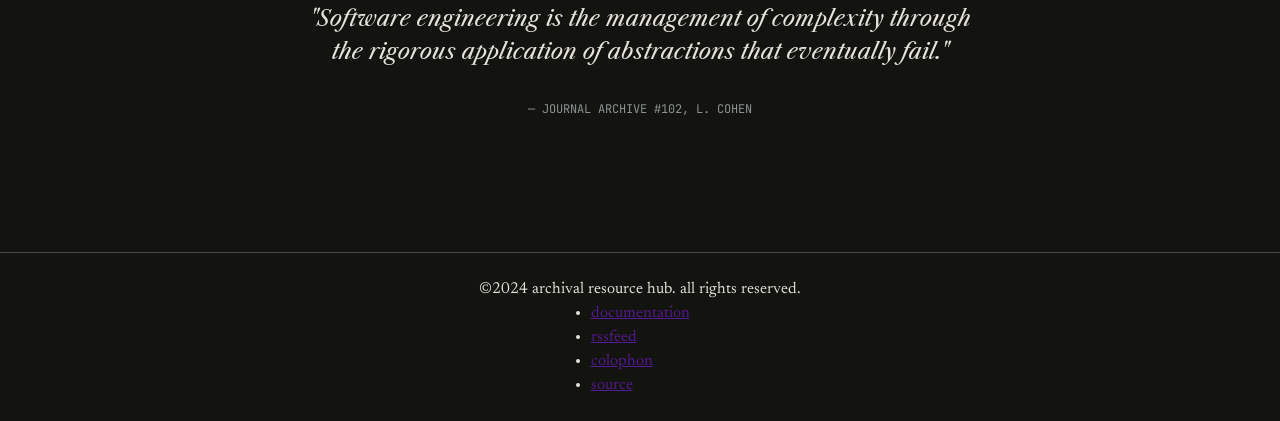
==== commit 9f3053eb: "Edit footer links" ====
--- a/index.html
+++ b/index.html
@@ -167,10 +167,10 @@
                 hub. all rights reserved.</p>
         </div>
         <ul class="footer__links">
-            <li class="footer__link">documentation</li>
-            <li class="footer__link"><span>rss</span>feed</li>
-            <li class="footer__link">colophon</li>
-            <li class="footer__link">source</li>
+            <li class="footer__link"><a href="">documentation</a></li>
+            <li class="footer__link"><a href=""><span>rss</span>feed</a></li>
+            <li class="footer__link"><a href="">colophon</a></li>
+            <li class="footer__link"><a href="">source</a></li>
         </ul>
     </footer>
 </body>
--- a/css/styles.css
+++ b/css/styles.css
@@ -599,6 +599,16 @@
   text-transform: uppercase;
 }
 
+/* Footer */
+.footer {
+  background-color: var(--color-primary-500);
+  border-top: 1px solid var(--color-secondary-800);
+  display: flex;
+  flex-direction: column;
+  padding: 24px;
+  align-items: center;
+}
+
 @media (min-width: 900px) {
   /* Nav */
   .nav {
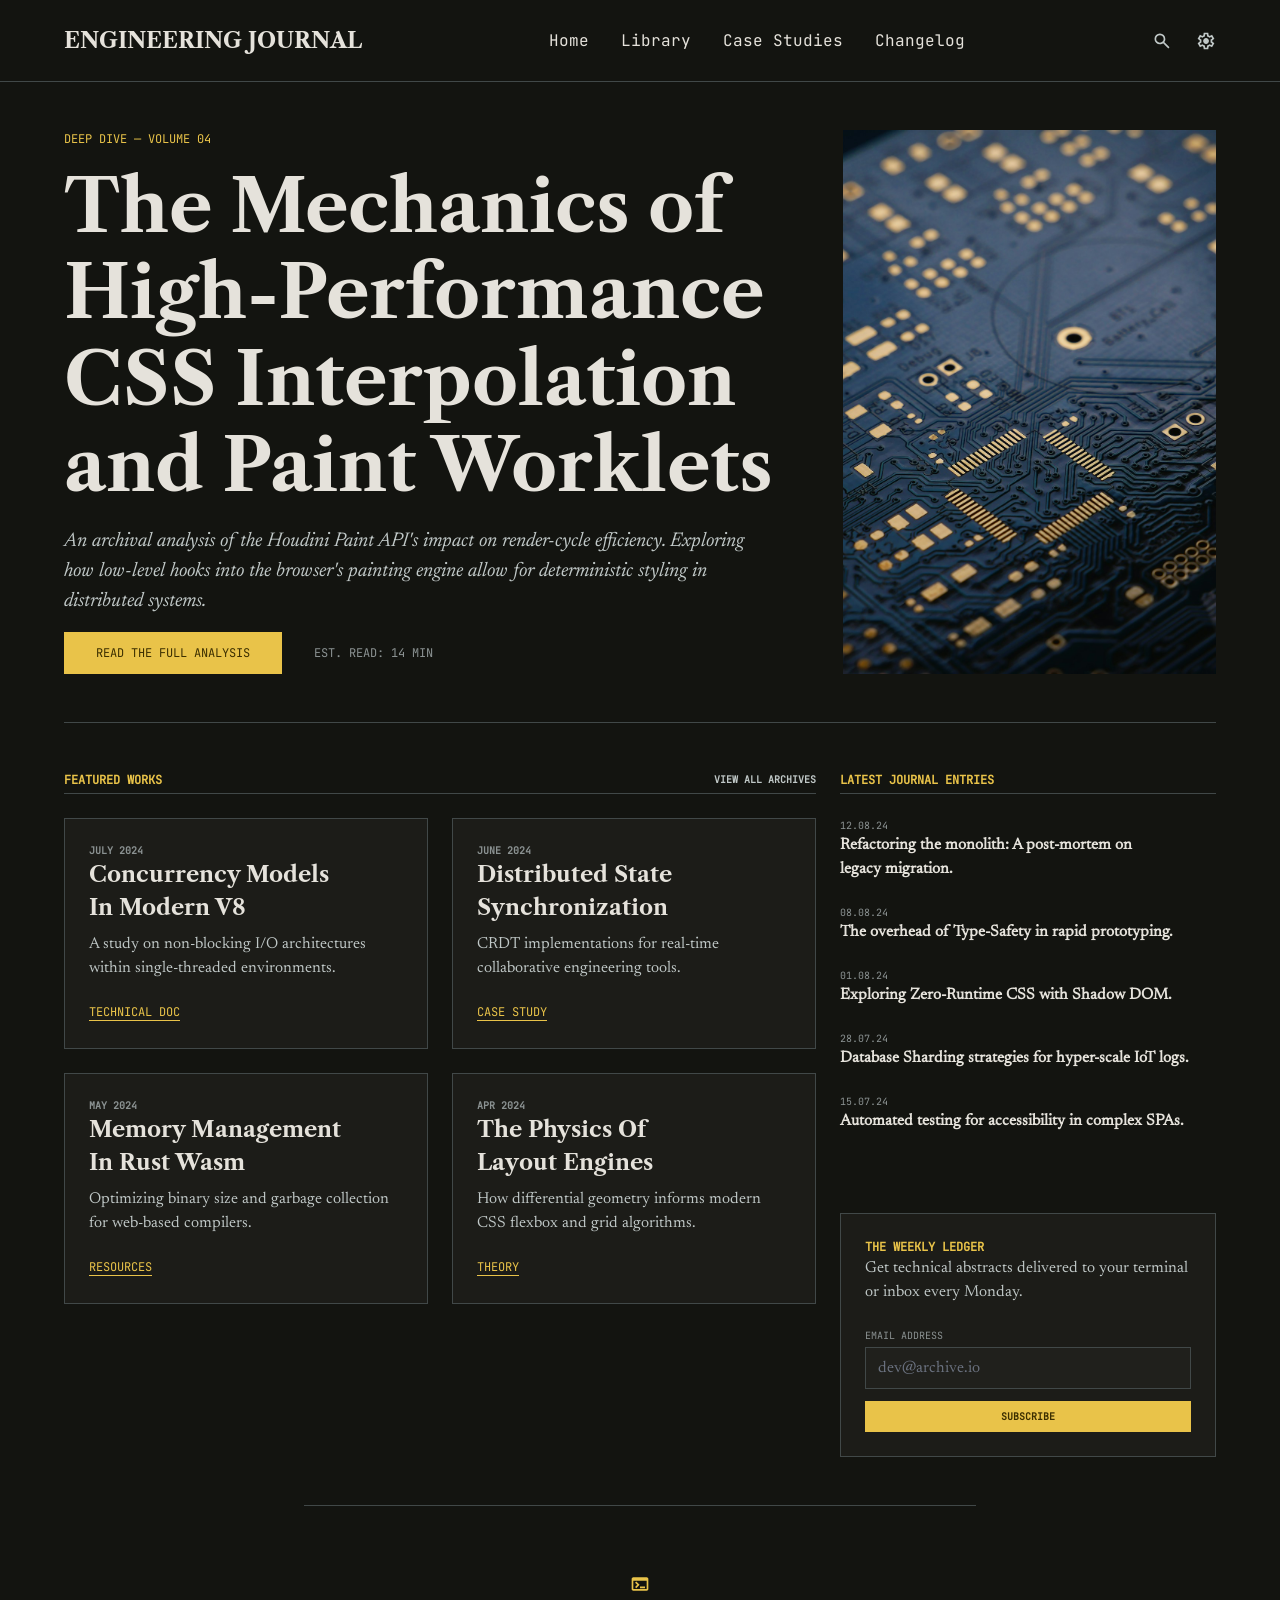
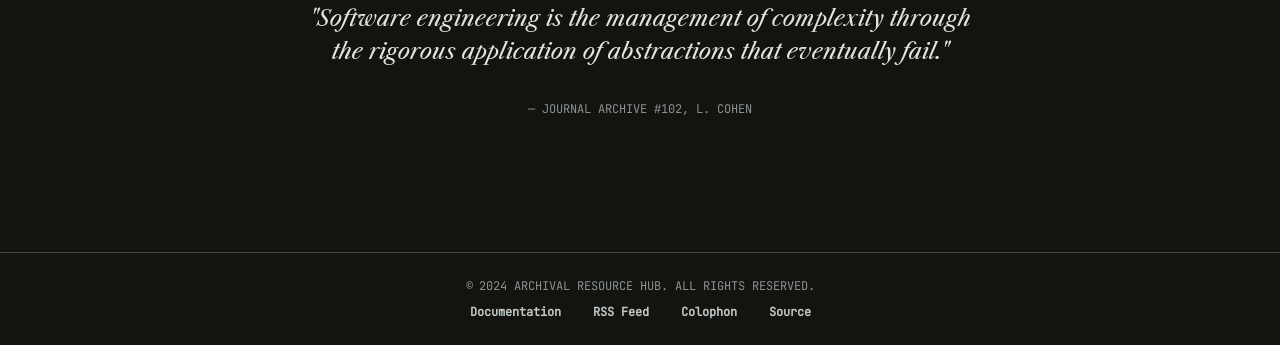
==== commit b277b70e: "Add styles to footer text and links" ====
--- a/index.html
+++ b/index.html
@@ -168,7 +168,7 @@
         </div>
         <ul class="footer__links">
             <li class="footer__link"><a href="">documentation</a></li>
-            <li class="footer__link"><a href=""><span>rss</span>feed</a></li>
+            <li class="footer__link"><a href=""><span>rss</span> feed</a></li>
             <li class="footer__link"><a href="">colophon</a></li>
             <li class="footer__link"><a href="">source</a></li>
         </ul>
--- a/css/styles.css
+++ b/css/styles.css
@@ -601,12 +601,46 @@
 
 /* Footer */
 .footer {
+  font-family: var(--font-family-mono);
   background-color: var(--color-primary-500);
   border-top: 1px solid var(--color-secondary-800);
   display: flex;
   flex-direction: column;
+  gap: 8px;
   padding: 24px;
   align-items: center;
+  text-align: center;
+  font-size: var(--font-size-xs);
+}
+
+.footer__copyright-text {
+  text-transform: uppercase;
+  color: var(--color-secondary-500);
+}
+
+.footer__copyright-icon {
+  margin-right: 6px;
+}
+
+.footer__links {
+  display: flex;
+  gap: 32px;
+}
+
+.footer__link {
+  list-style-type: none;
+  text-transform: capitalize;
+}
+
+.footer__link a {
+  text-decoration: none;
+  color: var(--color-secondary-300);
+  cursor: pointer;
+  font-weight: 600;
+}
+
+.footer__link span {
+  text-transform: uppercase;
 }
 
 @media (min-width: 900px) {
